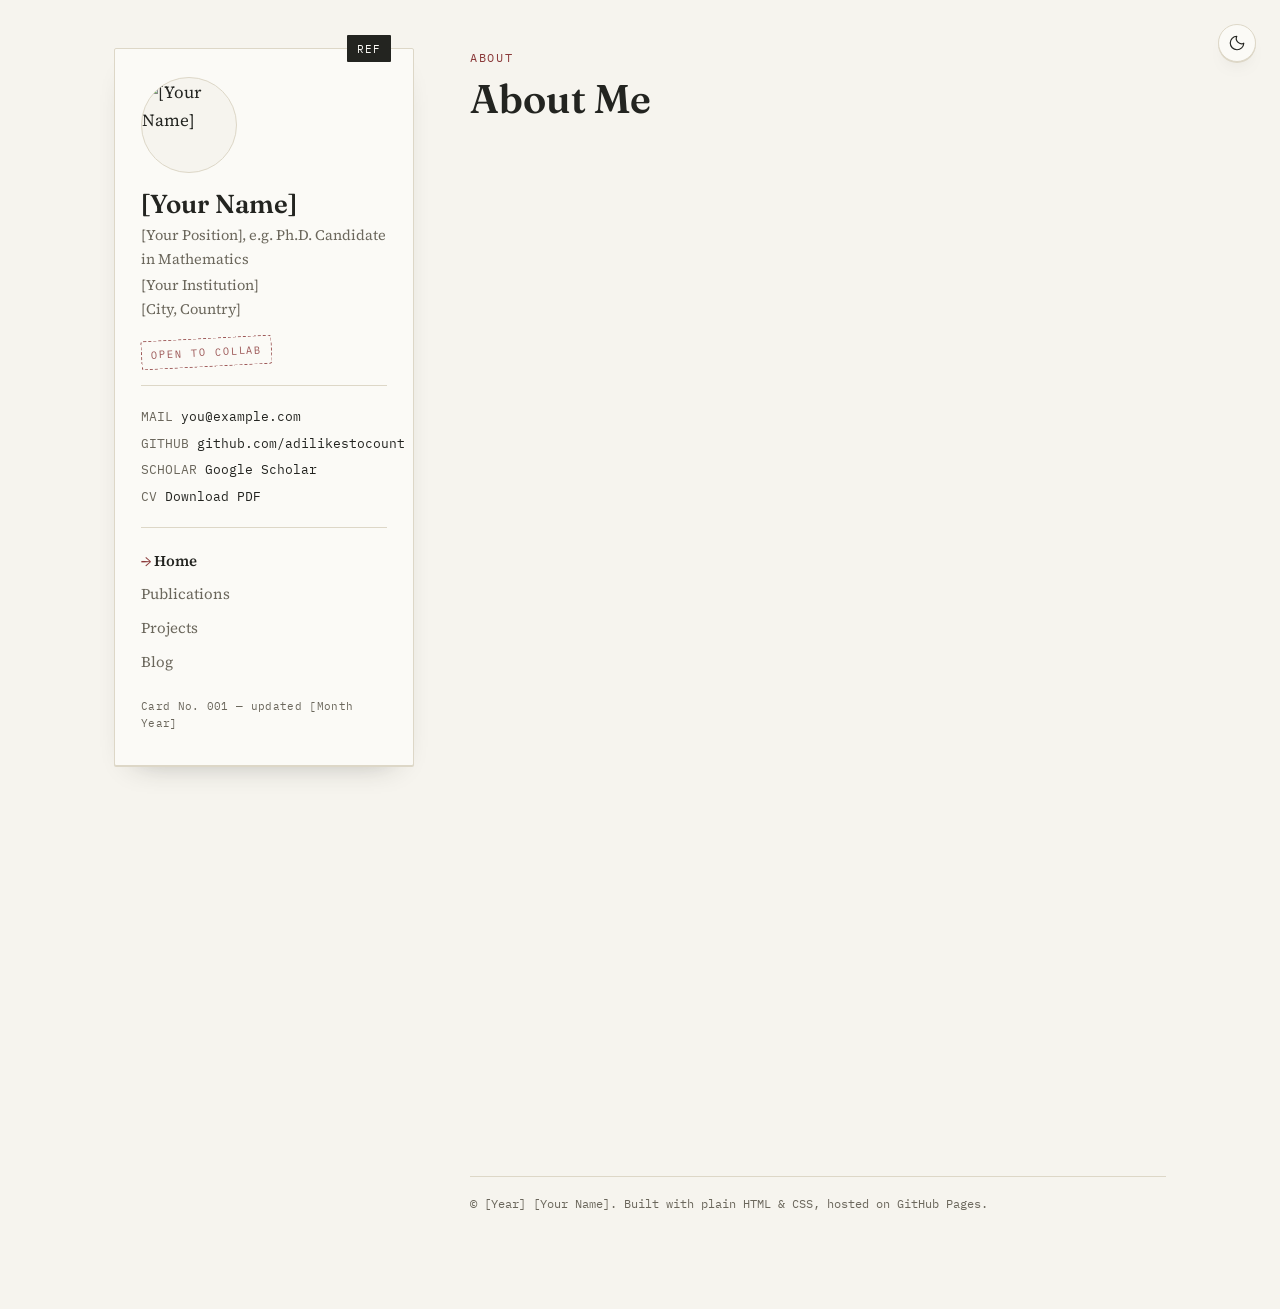
==== index.html @ 1588ea86 "Update index.html" ====
<!DOCTYPE html>
<html lang="en">
<head>
<meta charset="UTF-8">
<meta name="viewport" content="width=device-width, initial-scale=1.0">
<script>
  (function () {
    var stored = localStorage.getItem("theme");
    var theme = stored || (window.matchMedia("(prefers-color-scheme: dark)").matches ? "dark" : "light");
    document.documentElement.setAttribute("data-theme", theme);
  })();
</script>
<title>[Your Name] — About Me</title>
<meta name="description" content="Personal academic page of [Your Name], [Your Position] at [Your Institution].">
<link rel="preconnect" href="https://fonts.googleapis.com">
<link href="https://fonts.googleapis.com/css2?family=Fraunces:opsz,wght@9..144,500;9..144,600&family=Source+Serif+4:opsz,wght@8..60,400;8..60,600&family=IBM+Plex+Mono:wght@400;500&display=swap" rel="stylesheet">
<link rel="stylesheet" href="style.css">
</head>
<body>

<button class="theme-fab" type="button" aria-label="Toggle dark mode" aria-pressed="false">
  <svg class="icon-moon" viewBox="0 0 24 24" fill="none" stroke="currentColor" stroke-width="1.6" stroke-linecap="round" stroke-linejoin="round" aria-hidden="true"><path d="M21 12.3A9 9 0 1 1 11.7 3a7 7 0 0 0 9.3 9.3Z"/></svg>
  <svg class="icon-sun" viewBox="0 0 24 24" fill="none" stroke="currentColor" stroke-width="1.6" stroke-linecap="round" stroke-linejoin="round" aria-hidden="true"><circle cx="12" cy="12" r="4.5"/><path d="M12 2.5v2.2M12 19.3v2.2M4.4 4.4l1.6 1.6M18 18l1.6 1.6M2.5 12h2.2M19.3 12h2.2M4.4 19.6l1.6-1.6M18 6l1.6-1.6"/></svg>
</button>

<div class="mobile-bar">
  <p class="name">[Your Name]</p>
  <button class="nav-toggle" aria-expanded="false">MENU</button>
</div>

<div class="shell">

  <aside class="card">
    <span class="card-tab">REF</span>
    <div class="card-inner">
      <div class="portrait">
        <img src="images/portrait-placeholder.svg" alt="[Your Name]">
      </div>
      <h1 class="name" style="font-size:26px;">[Your Name]</h1>
      <p class="role">[Your Position], e.g. Ph.D. Candidate in Mathematics</p>
      <p class="affiliation">[Your Institution]<br>[City, Country]</p>

      <span class="stamp">OPEN TO COLLAB</span>

      <ul class="contact-list">
        <li><span class="lbl">MAIL</span><a href="mailto:you@example.com">you@example.com</a></li>
        <li><span class="lbl">GITHUB</span><a href="https://github.com/adilikestocount" target="_blank" rel="noopener">github.com/adilikestocount</a></li>
        <li><span class="lbl">SCHOLAR</span><a href="#" target="_blank" rel="noopener">Google Scholar</a></li>
        <li><span class="lbl">CV</span><a href="files/CV.pdf" target="_blank" rel="noopener">Download PDF</a></li>
      </ul>

      <nav>
        <ul class="sidenav">
          <li><a href="index.html" class="active">Home</a></li>
          <li><a href="./pages/publications.html">Publications</a></li>
          <li><a href="pages/projects.html">Projects</a></li>
          <li><a href="./pages/blog.html">Blog</a></li>
        </ul>
      </nav>

      <p class="card-footer">Card No. 001 — updated [Month Year]</p>
    </div>
  </aside>

  <main>
    <div class="content">
      <p class="eyebrow">About</p>
      <h1 class="title">About Me</h1>

      <section class="block reveal">
        <p>My name is <strong>[Your Name]</strong>. I am currently a [your position — e.g. postdoc, Ph.D. candidate, research engineer] in the [Department / Lab name] at [Your Institution].</p>
        <p>I completed my [degree, e.g. Ph.D. in Mathematics] in [year] at [Previous Institution], advised by Professor <a href="#">[Advisor Name]</a>. Before that, I received my [earlier degree] from [Earlier Institution].</p>
        <p>Broadly, I work on [your field, e.g. algebraic geometry, machine learning systems, computational biology]. I'm especially interested in questions around [specific sub-area], and I care about [what motivates you — a sentence in your own voice].</p>
      </section>

      <section class="block reveal">
        <h2>Research Interests</h2>
        <ul class="plain">
          <li>[Research interest one — a specific problem or theme]</li>
          <li>[Research interest two]</li>
          <li>[Research interest three]</li>
        </ul>
      </section>

      <section class="block reveal">
        <h2>News</h2>
        <ul class="ledger">
          <li>
            <span class="date">[Mon YYYY]</span>
            <span>Our paper "<a href="#">[Paper title]</a>" was accepted to [Venue / Journal].</span>
          </li>
          <li>
            <span class="date">[Mon YYYY]</span>
            <span>Gave a talk on [topic] at [Conference / Seminar name], [City].</span>
          </li>
          <li>
            <span class="date">[Mon YYYY]</span>
            <span>Started as [role] at [Institution].</span>
          </li>
        </ul>
      </section>

      <section class="block reveal">
        <h2>Selected Publications</h2>
        <ol class="pubs">
          <li>
            <a href="#">[Paper title one]</a>
            <span class="pub-venue">— with [Coauthor]. [Venue], [Year].</span>
          </li>
          <li>
            <a href="#">[Paper title two]</a>
            <span class="pub-venue">— [Venue / arXiv], [Year].</span>
          </li>
          <li>
            <a href="#">[Paper title three]</a>
            <span class="pub-venue">— in preparation.</span>
          </li>
        </ol>
        <p style="margin-top:14px;"><a class="more-link" href="publications.html">See all publications →</a></p>
      </section>
    </div>

    <footer class="site-footer">
      © [Year] [Your Name]. Built with plain HTML &amp; CSS, hosted on GitHub Pages.
    </footer>
  </main>

</div>

<script src="js/main.js"></script>
</body>
</html>
---- style.css ----
/* ============================================================
   Design tokens
   ============================================================ */
:root {
  --paper: #f6f4ee;      /* page background */
  --card: #fbfaf6;       /* index-card / surface background */
  --ink: #232420;        /* primary text */
  --ink-soft: #6b675c;   /* secondary text, captions, dates */
  --stamp: #8b3a3a;      /* rubber-stamp accent / links */
  --rule: #ddd7c7;       /* hairline borders */

  --font-display: "Fraunces", Georgia, serif;
  --font-body: "Source Serif 4", Georgia, serif;
  --font-mono: "IBM Plex Mono", ui-monospace, Menlo, monospace;

  --sidebar-width: 300px;
  --content-max: 700px;
}

:root[data-theme="dark"] {
  --paper: #1b1a17;
  --card: #242320;
  --ink: #ece7db;
  --ink-soft: #a39c8c;
  --stamp: #d97a6c;
  --rule: #3a3831;
}

* { box-sizing: border-box; }

body,
.card,
.proj-card {
  transition: background-color 0.2s ease, color 0.2s ease, border-color 0.2s ease;
}

html { scroll-behavior: smooth; }
@media (prefers-reduced-motion: reduce) {
  html { scroll-behavior: auto; }
  * { animation-duration: 0.001ms !important; transition-duration: 0.001ms !important; }
}

body {
  margin: 0;
  background: var(--paper);
  color: var(--ink);
  font-family: var(--font-body);
  font-size: 17px;
  line-height: 1.65;
  -webkit-font-smoothing: antialiased;
}

a {
  color: var(--stamp);
  text-decoration-thickness: 1px;
  text-underline-offset: 3px;
}
a:hover { text-decoration-thickness: 2px; }

a:focus-visible,
button:focus-visible,
input:focus-visible {
  outline: 2px solid var(--stamp);
  outline-offset: 3px;
}

img { max-width: 100%; display: block; }

/* ============================================================
   Page shell
   ============================================================ */
.shell {
  max-width: 1100px;
  margin: 0 auto;
  padding: 48px 24px 96px;
  display: grid;
  grid-template-columns: var(--sidebar-width) minmax(0, 1fr);
  gap: 56px;
  align-items: start;
}

@media (max-width: 860px) {
  .shell {
    grid-template-columns: 1fr;
    padding: 0 0 64px;
    gap: 0;
  }
}

/* ============================================================
   Sidebar — styled as a library index card
   ============================================================ */
.card {
  position: sticky;
  top: 32px;
  background: var(--card);
  border: 1px solid var(--rule);
  border-radius: 2px;
  padding: 28px 26px 22px;
  box-shadow: 0 1px 0 var(--rule), 0 14px 30px -22px rgba(35, 36, 32, 0.45);
}

@media (max-width: 860px) {
  .card {
    position: static;
    border-radius: 0;
    border-left: none;
    border-right: none;
    box-shadow: none;
  }
}

/* die-cut catalog tab */
.card-tab {
  position: absolute;
  top: -14px;
  right: 22px;
  background: var(--ink);
  color: var(--card);
  font-family: var(--font-mono);
  font-size: 11px;
  letter-spacing: 0.08em;
  padding: 5px 10px 4px;
  border-radius: 1px;
}
@media (max-width: 860px) { .card-tab { display: none; } }

.card-inner { position: relative; }

.portrait {
  width: 96px;
  height: 96px;
  border-radius: 50%;
  border: 1px solid var(--rule);
  overflow: hidden;
  margin-bottom: 16px;
  background: var(--paper);
}
.portrait img { width: 100%; height: 100%; object-fit: cover; }

.name {
  font-family: var(--font-display);
  font-size: 26px;
  font-weight: 600;
  font-optical-sizing: auto;
  margin: 0 0 4px;
  line-height: 1.2;
}

.role {
  margin: 0 0 2px;
  font-size: 14.5px;
  color: var(--ink-soft);
}
.affiliation {
  margin: 0 0 14px;
  font-size: 14.5px;
  color: var(--ink-soft);
}

/* rubber-stamp status badge */
.stamp {
  display: inline-block;
  font-family: var(--font-mono);
  font-size: 10.5px;
  letter-spacing: 0.09em;
  color: var(--stamp);
  border: 1.5px dashed var(--stamp);
  border-radius: 3px;
  padding: 5px 9px;
  transform: rotate(-3deg);
  margin-bottom: 18px;
  opacity: 0.85;
}

.theme-fab {
  position: fixed;
  top: 24px;
  right: 24px;
  z-index: 40;
  width: 38px;
  height: 38px;
  padding: 0;
  border-radius: 50%;
  border: 1px solid var(--rule);
  background: var(--card);
  color: var(--ink);
  display: flex;
  align-items: center;
  justify-content: center;
  cursor: pointer;
  box-shadow: 0 1px 0 var(--rule), 0 10px 20px -14px rgba(35, 36, 32, 0.4);
}
.theme-fab svg { width: 18px; height: 18px; }
.theme-fab .icon-sun { display: none; }
:root[data-theme="dark"] .theme-fab .icon-sun { display: block; }
:root[data-theme="dark"] .theme-fab .icon-moon { display: none; }

@media (max-width: 860px) {
  .theme-fab {
    top: 13px;
    right: 68px;
    width: 32px;
    height: 32px;
  }
  .theme-fab svg { width: 16px; height: 16px; }
}

.contact-list {
  list-style: none;
  margin: 0 0 18px;
  padding: 14px 0;
  border-top: 1px solid var(--rule);
  border-bottom: 1px solid var(--rule);
  font-family: var(--font-mono);
  font-size: 12.5px;
}
.contact-list li { margin: 6px 0; }
.contact-list a { color: var(--ink); text-decoration: none; }
.contact-list a:hover { color: var(--stamp); }
.contact-list .lbl { color: var(--ink-soft); margin-right: 8px; }

.sidenav { list-style: none; margin: 0 0 20px; padding: 0; }
.sidenav li { margin: 3px 0; }
.sidenav a {
  display: block;
  text-decoration: none;
  color: var(--ink-soft);
  font-size: 15px;
  padding: 3px 0;
}
.sidenav a::before { content: "  "; }
.sidenav a.active {
  color: var(--ink);
  font-weight: 600;
}
.sidenav a.active::before { content: "→ "; color: var(--stamp); }
.sidenav a:hover { color: var(--stamp); }

.card-footer {
  font-family: var(--font-mono);
  font-size: 10.5px;
  color: var(--ink-soft);
  letter-spacing: 0.03em;
}

/* mobile nav toggle */
.mobile-bar { display: none; }
@media (max-width: 860px) {
  .mobile-bar {
    display: flex;
    align-items: center;
    justify-content: space-between;
    padding: 16px 20px;
    border-bottom: 1px solid var(--rule);
    background: var(--paper);
    position: sticky;
    top: 0;
    z-index: 20;
  }
  .mobile-bar .name { font-size: 18px; margin: 0; }
  .nav-toggle {
    font-family: var(--font-mono);
    font-size: 11px;
    letter-spacing: 0.06em;
    background: none;
    border: 1px solid var(--ink);
    padding: 6px 10px;
    cursor: pointer;
  }
  .card { display: none; padding-top: 20px; }
  .card.open { display: block; }
}

/* ============================================================
   Main content
   ============================================================ */
main { min-width: 0; }
.content { max-width: var(--content-max); }

.eyebrow {
  font-family: var(--font-mono);
  font-size: 12px;
  letter-spacing: 0.14em;
  text-transform: uppercase;
  color: var(--stamp);
  margin: 0 0 8px;
}

h1.title {
  font-family: var(--font-display);
  font-size: 40px;
  font-weight: 600;
  margin: 0 0 28px;
  line-height: 1.15;
}

section.block { margin: 0 0 44px; }
section.block:last-child { margin-bottom: 0; }

.block h2 {
  font-family: var(--font-mono);
  font-size: 12.5px;
  letter-spacing: 0.12em;
  text-transform: uppercase;
  color: var(--ink-soft);
  border-bottom: 1px solid var(--rule);
  padding-bottom: 8px;
  margin: 0 0 18px;
}

.block p { margin: 0 0 16px; }

ul.plain, ol.plain { margin: 0; padding-left: 20px; }
ul.plain li, ol.plain li { margin-bottom: 8px; }

/* ledger-style dated list, for News/Updates */
.ledger { list-style: none; margin: 0; padding: 0; }
.ledger li {
  display: grid;
  grid-template-columns: 96px 1fr;
  gap: 16px;
  padding: 10px 0;
  border-bottom: 1px solid var(--rule);
}
.ledger li:last-child { border-bottom: none; }
.ledger .date {
  font-family: var(--font-mono);
  font-size: 12.5px;
  color: var(--ink-soft);
  padding-top: 2px;
}
@media (max-width: 480px) {
  .ledger li { grid-template-columns: 1fr; gap: 2px; }
}

/* numbered publication list */
ol.pubs { list-style: none; margin: 0; padding: 0; counter-reset: pub; }
ol.pubs li {
  counter-increment: pub;
  position: relative;
  padding: 10px 0 10px 34px;
  border-bottom: 1px solid var(--rule);
}
ol.pubs li:last-child { border-bottom: none; }
ol.pubs li::before {
  content: "[" counter(pub) "]";
  position: absolute;
  left: 0;
  top: 10px;
  font-family: var(--font-mono);
  font-size: 12.5px;
  color: var(--stamp);
}
.pub-venue { color: var(--ink-soft); font-size: 15px; }

.more-link { font-family: var(--font-mono); font-size: 13px; }

/* project cards */
.grid-cards {
  display: grid;
  grid-template-columns: repeat(auto-fit, minmax(220px, 1fr));
  gap: 18px;
}
.proj-card {
  border: 1px solid var(--rule);
  background: var(--card);
  padding: 18px 18px 16px;
  border-radius: 2px;
}
.proj-card h3 {
  font-family: var(--font-display);
  font-size: 19px;
  margin: 0 0 8px;
}
.proj-card p { font-size: 14.5px; margin: 0 0 12px; color: var(--ink); }
.tags { list-style: none; display: flex; flex-wrap: wrap; gap: 6px; padding: 0; margin: 0 0 12px; }
.tags li {
  font-family: var(--font-mono);
  font-size: 10.5px;
  letter-spacing: 0.04em;
  color: var(--ink-soft);
  border: 1px solid var(--rule);
  padding: 3px 7px;
  border-radius: 20px;
}
.proj-links a { font-family: var(--font-mono); font-size: 12.5px; margin-right: 14px; }

/* blog list */
.post-preview {
  padding: 18px 0;
  border-bottom: 1px solid var(--rule);
}
.post-preview:last-child { border-bottom: none; }
.post-preview .date {
  font-family: var(--font-mono);
  font-size: 12px;
  color: var(--ink-soft);
  display: block;
  margin-bottom: 6px;
}
.post-preview h3 {
  font-family: var(--font-display);
  font-size: 22px;
  margin: 0 0 8px;
}
.post-preview h3 a { color: var(--ink); text-decoration: none; }
.post-preview h3 a:hover { color: var(--stamp); }
.post-preview p { margin: 0 0 8px; }

/* single post */
.post-header { margin-bottom: 32px; }
.post-header .date { font-family: var(--font-mono); font-size: 13px; color: var(--ink-soft); }
.post-body h2 { font-family: var(--font-display); font-size: 24px; margin: 32px 0 12px; }
.post-body pre {
  background: var(--card);
  border: 1px solid var(--rule);
  padding: 14px 16px;
  overflow-x: auto;
  font-family: var(--font-mono);
  font-size: 13.5px;
}
.back-link { font-family: var(--font-mono); font-size: 13px; display: inline-block; margin-bottom: 24px; }

/* fade-in on scroll */
.reveal { opacity: 0; transform: translateY(10px); transition: opacity 0.5s ease, transform 0.5s ease; }
.reveal.is-visible { opacity: 1; transform: translateY(0); }

footer.site-footer {
  max-width: var(--content-max);
  margin-top: 60px;
  padding-top: 18px;
  border-top: 1px solid var(--rule);
  font-family: var(--font-mono);
  font-size: 11.5px;
  color: var(--ink-soft);
}
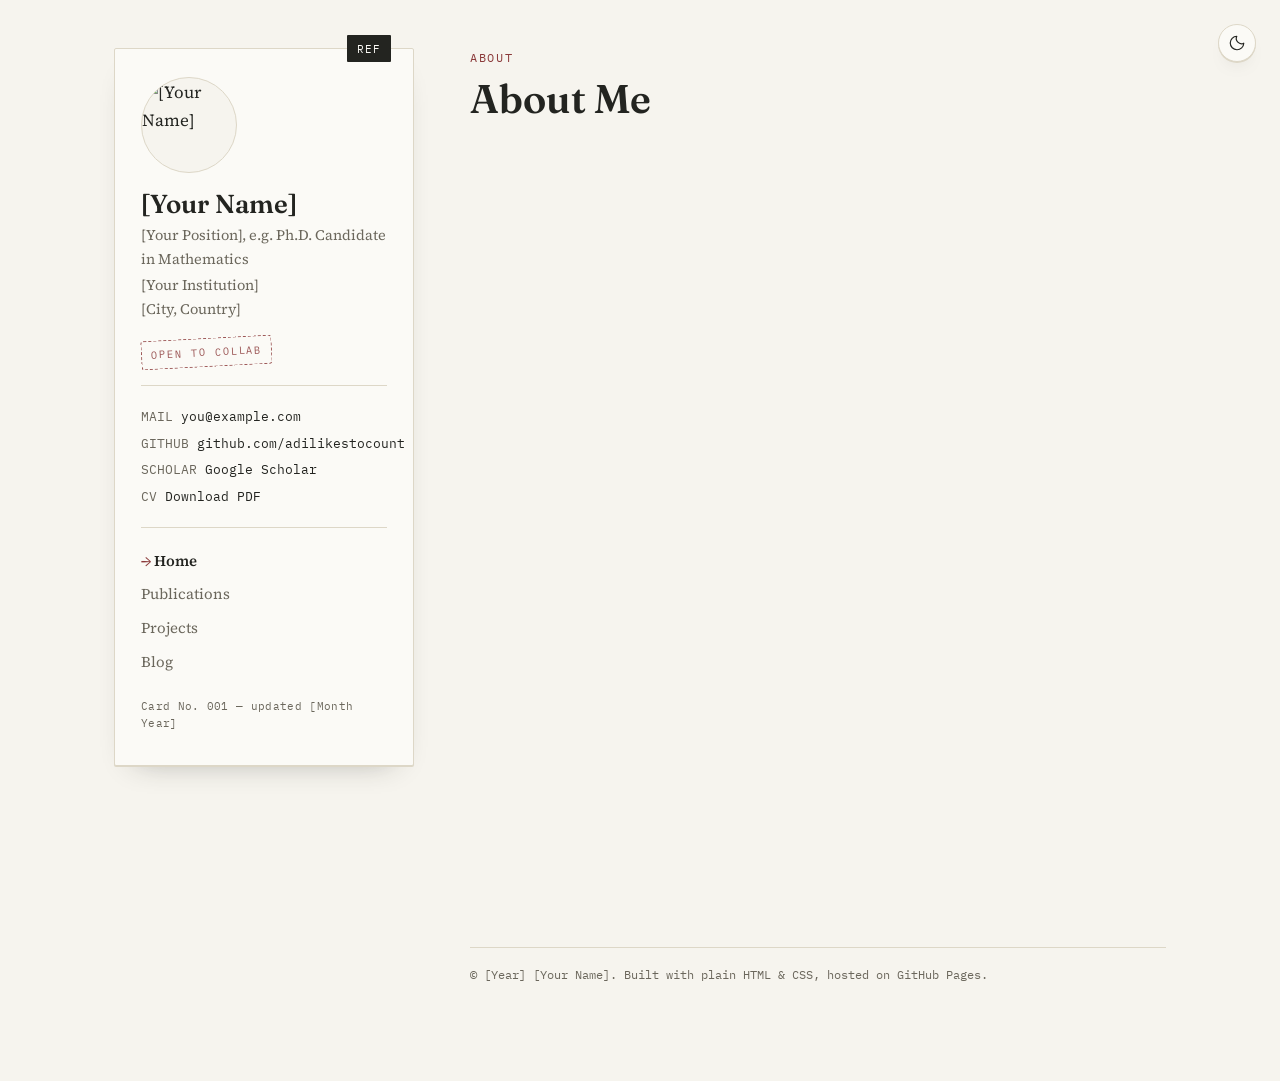
==== commit 93f6762b: "Update index.html" ====
--- a/index.html
+++ b/index.html
@@ -10,11 +10,11 @@
     document.documentElement.setAttribute("data-theme", theme);
   })();
 </script>
-<title>[Your Name] — About Me</title>
-<meta name="description" content="Personal academic page of [Your Name], [Your Position] at [Your Institution].">
+<title>Adi likes to count</title>
+<meta name="description" content="Personal academic page of Aditya Iyer, PhD candidate at University of South Carolina.">
 <link rel="preconnect" href="https://fonts.googleapis.com">
 <link href="https://fonts.googleapis.com/css2?family=Fraunces:opsz,wght@9..144,500;9..144,600&family=Source+Serif+4:opsz,wght@8..60,400;8..60,600&family=IBM+Plex+Mono:wght@400;500&display=swap" rel="stylesheet">
-<link rel="stylesheet" href="style.css">
+<link rel="stylesheet" href="css/style.css">
 </head>
 <body>
 
@@ -52,9 +52,9 @@
       <nav>
         <ul class="sidenav">
           <li><a href="index.html" class="active">Home</a></li>
-          <li><a href="./pages/publications.html">Publications</a></li>
+          <li><a href="pages/publications.html">Publications</a></li>
           <li><a href="pages/projects.html">Projects</a></li>
-          <li><a href="./pages/blog.html">Blog</a></li>
+          <li><a href="pages/blog.html">Blog</a></li>
         </ul>
       </nav>
 
@@ -68,17 +68,15 @@
       <h1 class="title">About Me</h1>
 
       <section class="block reveal">
-        <p>My name is <strong>[Your Name]</strong>. I am currently a [your position — e.g. postdoc, Ph.D. candidate, research engineer] in the [Department / Lab name] at [Your Institution].</p>
-        <p>I completed my [degree, e.g. Ph.D. in Mathematics] in [year] at [Previous Institution], advised by Professor <a href="#">[Advisor Name]</a>. Before that, I received my [earlier degree] from [Earlier Institution].</p>
-        <p>Broadly, I work on [your field, e.g. algebraic geometry, machine learning systems, computational biology]. I'm especially interested in questions around [specific sub-area], and I care about [what motivates you — a sentence in your own voice].</p>
+        <p> hello friends </p>
       </section>
 
       <section class="block reveal">
         <h2>Research Interests</h2>
         <ul class="plain">
-          <li>[Research interest one — a specific problem or theme]</li>
-          <li>[Research interest two]</li>
-          <li>[Research interest three]</li>
+          <li>disco</li>
+          <li>also shrek</li>
+          <li>ascd </li>
         </ul>
       </section>
 
--- a/css/style.css
+++ b/css/style.css
@@ -0,0 +1,437 @@
+/* ============================================================
+   Design tokens
+   ============================================================ */
+:root {
+  --paper: #f6f4ee;      /* page background */
+  --card: #fbfaf6;       /* index-card / surface background */
+  --ink: #232420;        /* primary text */
+  --ink-soft: #6b675c;   /* secondary text, captions, dates */
+  --stamp: #8b3a3a;      /* rubber-stamp accent / links */
+  --rule: #ddd7c7;       /* hairline borders */
+
+  --font-display: "Fraunces", Georgia, serif;
+  --font-body: "Source Serif 4", Georgia, serif;
+  --font-mono: "IBM Plex Mono", ui-monospace, Menlo, monospace;
+
+  --sidebar-width: 300px;
+  --content-max: 700px;
+}
+
+:root[data-theme="dark"] {
+  --paper: #1b1a17;
+  --card: #242320;
+  --ink: #ece7db;
+  --ink-soft: #a39c8c;
+  --stamp: #d97a6c;
+  --rule: #3a3831;
+}
+
+* { box-sizing: border-box; }
+
+body,
+.card,
+.proj-card {
+  transition: background-color 0.2s ease, color 0.2s ease, border-color 0.2s ease;
+}
+
+html { scroll-behavior: smooth; }
+@media (prefers-reduced-motion: reduce) {
+  html { scroll-behavior: auto; }
+  * { animation-duration: 0.001ms !important; transition-duration: 0.001ms !important; }
+}
+
+body {
+  margin: 0;
+  background: var(--paper);
+  color: var(--ink);
+  font-family: var(--font-body);
+  font-size: 17px;
+  line-height: 1.65;
+  -webkit-font-smoothing: antialiased;
+}
+
+a {
+  color: var(--stamp);
+  text-decoration-thickness: 1px;
+  text-underline-offset: 3px;
+}
+a:hover { text-decoration-thickness: 2px; }
+
+a:focus-visible,
+button:focus-visible,
+input:focus-visible {
+  outline: 2px solid var(--stamp);
+  outline-offset: 3px;
+}
+
+img { max-width: 100%; display: block; }
+
+/* ============================================================
+   Page shell
+   ============================================================ */
+.shell {
+  max-width: 1100px;
+  margin: 0 auto;
+  padding: 48px 24px 96px;
+  display: grid;
+  grid-template-columns: var(--sidebar-width) minmax(0, 1fr);
+  gap: 56px;
+  align-items: start;
+}
+
+@media (max-width: 860px) {
+  .shell {
+    grid-template-columns: 1fr;
+    padding: 0 0 64px;
+    gap: 0;
+  }
+}
+
+/* ============================================================
+   Sidebar — styled as a library index card
+   ============================================================ */
+.card {
+  position: sticky;
+  top: 32px;
+  background: var(--card);
+  border: 1px solid var(--rule);
+  border-radius: 2px;
+  padding: 28px 26px 22px;
+  box-shadow: 0 1px 0 var(--rule), 0 14px 30px -22px rgba(35, 36, 32, 0.45);
+}
+
+@media (max-width: 860px) {
+  .card {
+    position: static;
+    border-radius: 0;
+    border-left: none;
+    border-right: none;
+    box-shadow: none;
+  }
+}
+
+/* die-cut catalog tab */
+.card-tab {
+  position: absolute;
+  top: -14px;
+  right: 22px;
+  background: var(--ink);
+  color: var(--card);
+  font-family: var(--font-mono);
+  font-size: 11px;
+  letter-spacing: 0.08em;
+  padding: 5px 10px 4px;
+  border-radius: 1px;
+}
+@media (max-width: 860px) { .card-tab { display: none; } }
+
+.card-inner { position: relative; }
+
+.portrait {
+  width: 96px;
+  height: 96px;
+  border-radius: 50%;
+  border: 1px solid var(--rule);
+  overflow: hidden;
+  margin-bottom: 16px;
+  background: var(--paper);
+}
+.portrait img { width: 100%; height: 100%; object-fit: cover; }
+
+.name {
+  font-family: var(--font-display);
+  font-size: 26px;
+  font-weight: 600;
+  font-optical-sizing: auto;
+  margin: 0 0 4px;
+  line-height: 1.2;
+}
+
+.role {
+  margin: 0 0 2px;
+  font-size: 14.5px;
+  color: var(--ink-soft);
+}
+.affiliation {
+  margin: 0 0 14px;
+  font-size: 14.5px;
+  color: var(--ink-soft);
+}
+
+/* rubber-stamp status badge */
+.stamp {
+  display: inline-block;
+  font-family: var(--font-mono);
+  font-size: 10.5px;
+  letter-spacing: 0.09em;
+  color: var(--stamp);
+  border: 1.5px dashed var(--stamp);
+  border-radius: 3px;
+  padding: 5px 9px;
+  transform: rotate(-3deg);
+  margin-bottom: 18px;
+  opacity: 0.85;
+}
+
+.theme-fab {
+  position: fixed;
+  top: 24px;
+  right: 24px;
+  z-index: 40;
+  width: 38px;
+  height: 38px;
+  padding: 0;
+  border-radius: 50%;
+  border: 1px solid var(--rule);
+  background: var(--card);
+  color: var(--ink);
+  display: flex;
+  align-items: center;
+  justify-content: center;
+  cursor: pointer;
+  box-shadow: 0 1px 0 var(--rule), 0 10px 20px -14px rgba(35, 36, 32, 0.4);
+}
+.theme-fab svg { width: 18px; height: 18px; }
+.theme-fab .icon-sun { display: none; }
+:root[data-theme="dark"] .theme-fab .icon-sun { display: block; }
+:root[data-theme="dark"] .theme-fab .icon-moon { display: none; }
+
+@media (max-width: 860px) {
+  .theme-fab {
+    top: 13px;
+    right: 68px;
+    width: 32px;
+    height: 32px;
+  }
+  .theme-fab svg { width: 16px; height: 16px; }
+}
+
+.contact-list {
+  list-style: none;
+  margin: 0 0 18px;
+  padding: 14px 0;
+  border-top: 1px solid var(--rule);
+  border-bottom: 1px solid var(--rule);
+  font-family: var(--font-mono);
+  font-size: 12.5px;
+}
+.contact-list li { margin: 6px 0; }
+.contact-list a { color: var(--ink); text-decoration: none; }
+.contact-list a:hover { color: var(--stamp); }
+.contact-list .lbl { color: var(--ink-soft); margin-right: 8px; }
+
+.sidenav { list-style: none; margin: 0 0 20px; padding: 0; }
+.sidenav li { margin: 3px 0; }
+.sidenav a {
+  display: block;
+  text-decoration: none;
+  color: var(--ink-soft);
+  font-size: 15px;
+  padding: 3px 0;
+}
+.sidenav a::before { content: "  "; }
+.sidenav a.active {
+  color: var(--ink);
+  font-weight: 600;
+}
+.sidenav a.active::before { content: "→ "; color: var(--stamp); }
+.sidenav a:hover { color: var(--stamp); }
+
+.card-footer {
+  font-family: var(--font-mono);
+  font-size: 10.5px;
+  color: var(--ink-soft);
+  letter-spacing: 0.03em;
+}
+
+/* mobile nav toggle */
+.mobile-bar { display: none; }
+@media (max-width: 860px) {
+  .mobile-bar {
+    display: flex;
+    align-items: center;
+    justify-content: space-between;
+    padding: 16px 20px;
+    border-bottom: 1px solid var(--rule);
+    background: var(--paper);
+    position: sticky;
+    top: 0;
+    z-index: 20;
+  }
+  .mobile-bar .name { font-size: 18px; margin: 0; }
+  .nav-toggle {
+    font-family: var(--font-mono);
+    font-size: 11px;
+    letter-spacing: 0.06em;
+    background: none;
+    border: 1px solid var(--ink);
+    padding: 6px 10px;
+    cursor: pointer;
+  }
+  .card { display: none; padding-top: 20px; }
+  .card.open { display: block; }
+}
+
+/* ============================================================
+   Main content
+   ============================================================ */
+main { min-width: 0; }
+.content { max-width: var(--content-max); }
+
+.eyebrow {
+  font-family: var(--font-mono);
+  font-size: 12px;
+  letter-spacing: 0.14em;
+  text-transform: uppercase;
+  color: var(--stamp);
+  margin: 0 0 8px;
+}
+
+h1.title {
+  font-family: var(--font-display);
+  font-size: 40px;
+  font-weight: 600;
+  margin: 0 0 28px;
+  line-height: 1.15;
+}
+
+section.block { margin: 0 0 44px; }
+section.block:last-child { margin-bottom: 0; }
+
+.block h2 {
+  font-family: var(--font-mono);
+  font-size: 12.5px;
+  letter-spacing: 0.12em;
+  text-transform: uppercase;
+  color: var(--ink-soft);
+  border-bottom: 1px solid var(--rule);
+  padding-bottom: 8px;
+  margin: 0 0 18px;
+}
+
+.block p { margin: 0 0 16px; }
+
+ul.plain, ol.plain { margin: 0; padding-left: 20px; }
+ul.plain li, ol.plain li { margin-bottom: 8px; }
+
+/* ledger-style dated list, for News/Updates */
+.ledger { list-style: none; margin: 0; padding: 0; }
+.ledger li {
+  display: grid;
+  grid-template-columns: 96px 1fr;
+  gap: 16px;
+  padding: 10px 0;
+  border-bottom: 1px solid var(--rule);
+}
+.ledger li:last-child { border-bottom: none; }
+.ledger .date {
+  font-family: var(--font-mono);
+  font-size: 12.5px;
+  color: var(--ink-soft);
+  padding-top: 2px;
+}
+@media (max-width: 480px) {
+  .ledger li { grid-template-columns: 1fr; gap: 2px; }
+}
+
+/* numbered publication list */
+ol.pubs { list-style: none; margin: 0; padding: 0; counter-reset: pub; }
+ol.pubs li {
+  counter-increment: pub;
+  position: relative;
+  padding: 10px 0 10px 34px;
+  border-bottom: 1px solid var(--rule);
+}
+ol.pubs li:last-child { border-bottom: none; }
+ol.pubs li::before {
+  content: "[" counter(pub) "]";
+  position: absolute;
+  left: 0;
+  top: 10px;
+  font-family: var(--font-mono);
+  font-size: 12.5px;
+  color: var(--stamp);
+}
+.pub-venue { color: var(--ink-soft); font-size: 15px; }
+
+.more-link { font-family: var(--font-mono); font-size: 13px; }
+
+/* project cards */
+.grid-cards {
+  display: grid;
+  grid-template-columns: repeat(auto-fit, minmax(220px, 1fr));
+  gap: 18px;
+}
+.proj-card {
+  border: 1px solid var(--rule);
+  background: var(--card);
+  padding: 18px 18px 16px;
+  border-radius: 2px;
+}
+.proj-card h3 {
+  font-family: var(--font-display);
+  font-size: 19px;
+  margin: 0 0 8px;
+}
+.proj-card p { font-size: 14.5px; margin: 0 0 12px; color: var(--ink); }
+.tags { list-style: none; display: flex; flex-wrap: wrap; gap: 6px; padding: 0; margin: 0 0 12px; }
+.tags li {
+  font-family: var(--font-mono);
+  font-size: 10.5px;
+  letter-spacing: 0.04em;
+  color: var(--ink-soft);
+  border: 1px solid var(--rule);
+  padding: 3px 7px;
+  border-radius: 20px;
+}
+.proj-links a { font-family: var(--font-mono); font-size: 12.5px; margin-right: 14px; }
+
+/* blog list */
+.post-preview {
+  padding: 18px 0;
+  border-bottom: 1px solid var(--rule);
+}
+.post-preview:last-child { border-bottom: none; }
+.post-preview .date {
+  font-family: var(--font-mono);
+  font-size: 12px;
+  color: var(--ink-soft);
+  display: block;
+  margin-bottom: 6px;
+}
+.post-preview h3 {
+  font-family: var(--font-display);
+  font-size: 22px;
+  margin: 0 0 8px;
+}
+.post-preview h3 a { color: var(--ink); text-decoration: none; }
+.post-preview h3 a:hover { color: var(--stamp); }
+.post-preview p { margin: 0 0 8px; }
+
+/* single post */
+.post-header { margin-bottom: 32px; }
+.post-header .date { font-family: var(--font-mono); font-size: 13px; color: var(--ink-soft); }
+.post-body h2 { font-family: var(--font-display); font-size: 24px; margin: 32px 0 12px; }
+.post-body pre {
+  background: var(--card);
+  border: 1px solid var(--rule);
+  padding: 14px 16px;
+  overflow-x: auto;
+  font-family: var(--font-mono);
+  font-size: 13.5px;
+}
+.back-link { font-family: var(--font-mono); font-size: 13px; display: inline-block; margin-bottom: 24px; }
+
+/* fade-in on scroll */
+.reveal { opacity: 0; transform: translateY(10px); transition: opacity 0.5s ease, transform 0.5s ease; }
+.reveal.is-visible { opacity: 1; transform: translateY(0); }
+
+footer.site-footer {
+  max-width: var(--content-max);
+  margin-top: 60px;
+  padding-top: 18px;
+  border-top: 1px solid var(--rule);
+  font-family: var(--font-mono);
+  font-size: 11.5px;
+  color: var(--ink-soft);
+}
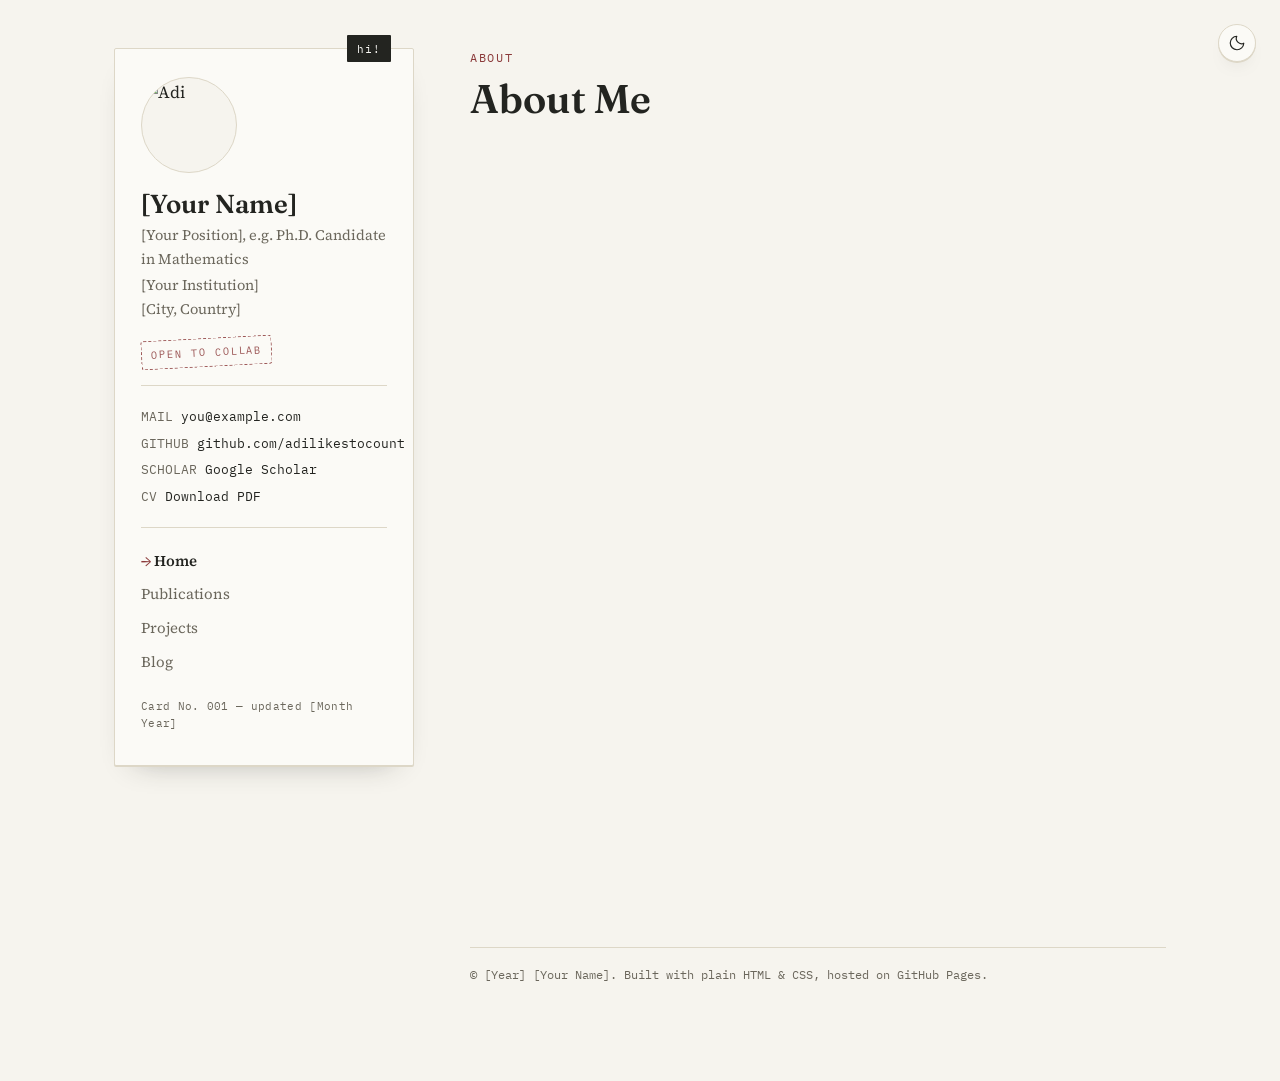
==== commit bcc56d1f: "Update index.html" ====
--- a/index.html
+++ b/index.html
@@ -11,7 +11,8 @@
   })();
 </script>
 <title>Adi likes to count</title>
-<meta name="description" content="Personal academic page of Aditya Iyer, PhD candidate at University of South Carolina.">
+<meta name="description" content="Aditya Iyer, math, UofSC, PhD, number theory">
+<!--font stuff, apparently??? -->
 <link rel="preconnect" href="https://fonts.googleapis.com">
 <link href="https://fonts.googleapis.com/css2?family=Fraunces:opsz,wght@9..144,500;9..144,600&family=Source+Serif+4:opsz,wght@8..60,400;8..60,600&family=IBM+Plex+Mono:wght@400;500&display=swap" rel="stylesheet">
 <link rel="stylesheet" href="css/style.css">
@@ -24,17 +25,17 @@
 </button>
 
 <div class="mobile-bar">
-  <p class="name">[Your Name]</p>
+  <p class="name">Aditya Iyer</p>
   <button class="nav-toggle" aria-expanded="false">MENU</button>
 </div>
 
 <div class="shell">
 
   <aside class="card">
-    <span class="card-tab">REF</span>
+    <span class="card-tab">hi!</span>
     <div class="card-inner">
       <div class="portrait">
-        <img src="images/portrait-placeholder.svg" alt="[Your Name]">
+        <img src="images/portrait-placeholder.svg" alt="Adi">
       </div>
       <h1 class="name" style="font-size:26px;">[Your Name]</h1>
       <p class="role">[Your Position], e.g. Ph.D. Candidate in Mathematics</p>
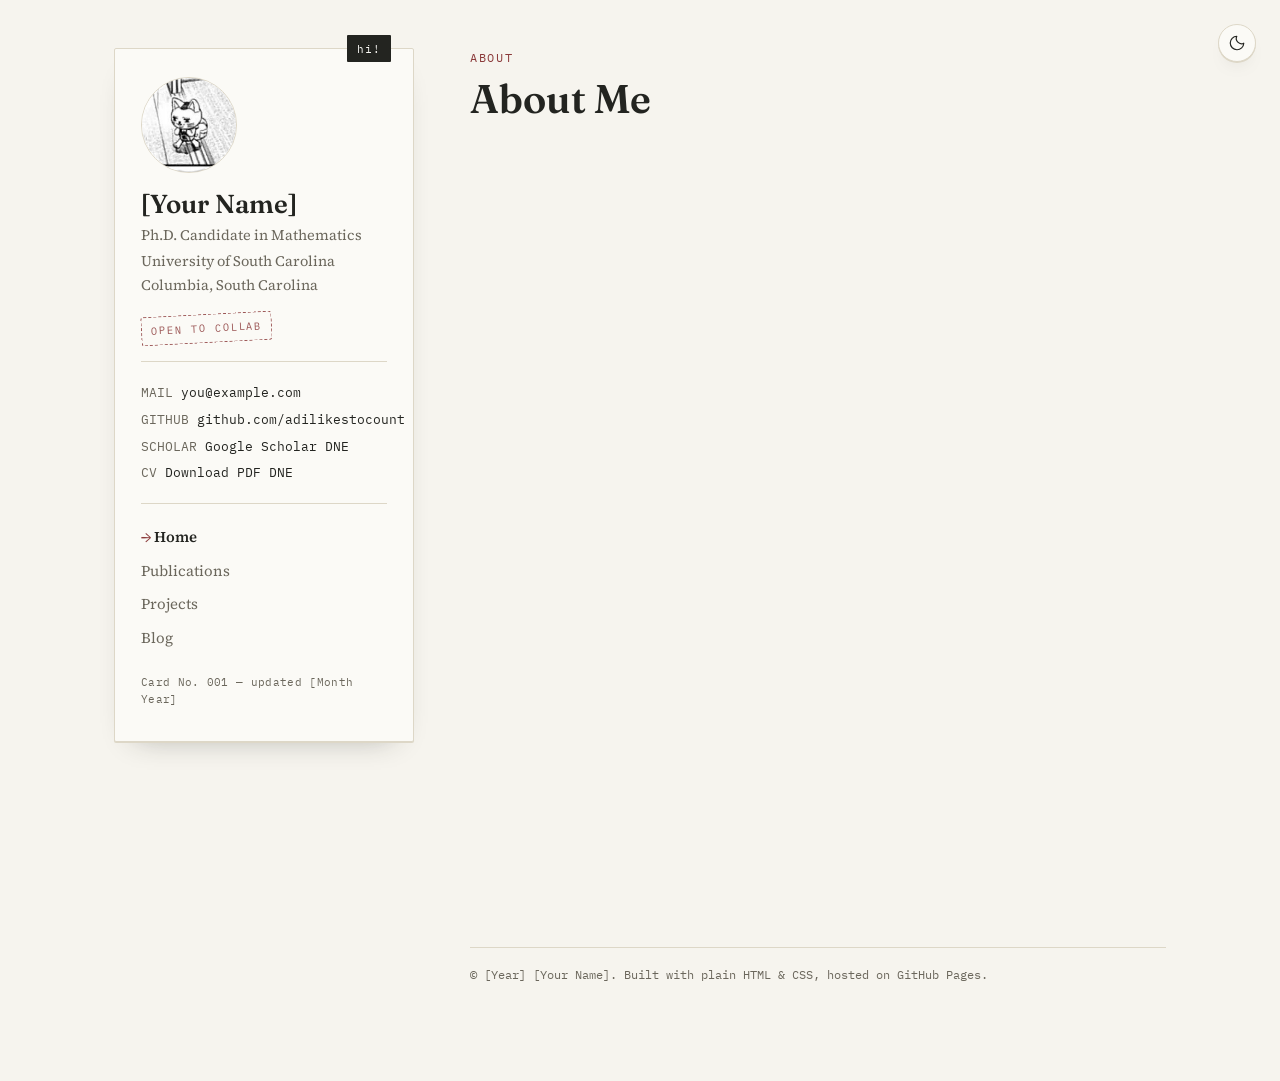
==== commit 4b48e23d: "Update index.html" ====
--- a/index.html
+++ b/index.html
@@ -35,19 +35,19 @@
     <span class="card-tab">hi!</span>
     <div class="card-inner">
       <div class="portrait">
-        <img src="images/portrait-placeholder.svg" alt="Adi">
+        <img src="images/pfp/turbo.jpg" alt="Adi">
       </div>
       <h1 class="name" style="font-size:26px;">[Your Name]</h1>
-      <p class="role">[Your Position], e.g. Ph.D. Candidate in Mathematics</p>
-      <p class="affiliation">[Your Institution]<br>[City, Country]</p>
+      <p class="role">Ph.D. Candidate in Mathematics</p>
+      <p class="affiliation">University of South Carolina<br>Columbia, South Carolina</p>
 
       <span class="stamp">OPEN TO COLLAB</span>
 
       <ul class="contact-list">
-        <li><span class="lbl">MAIL</span><a href="mailto:you@example.com">you@example.com</a></li>
+        <li><span class="lbl">MAIL</span><a href="mailto:iyera@email.sc.edu">you@example.com</a></li>
         <li><span class="lbl">GITHUB</span><a href="https://github.com/adilikestocount" target="_blank" rel="noopener">github.com/adilikestocount</a></li>
-        <li><span class="lbl">SCHOLAR</span><a href="#" target="_blank" rel="noopener">Google Scholar</a></li>
-        <li><span class="lbl">CV</span><a href="files/CV.pdf" target="_blank" rel="noopener">Download PDF</a></li>
+        <li><span class="lbl">SCHOLAR</span><a href="#" target="_blank" rel="noopener">Google Scholar DNE</a></li>
+        <li><span class="lbl">CV</span><a href="files/CV.pdf" target="_blank" rel="noopener">Download PDF DNE</a></li>
       </ul>
 
       <nav>
@@ -86,15 +86,15 @@
         <ul class="ledger">
           <li>
             <span class="date">[Mon YYYY]</span>
-            <span>Our paper "<a href="#">[Paper title]</a>" was accepted to [Venue / Journal].</span>
+            <span>bout the disco</span>
           </li>
           <li>
             <span class="date">[Mon YYYY]</span>
-            <span>Gave a talk on [topic] at [Conference / Seminar name], [City].</span>
+            <span>funk arena</span>
           </li>
           <li>
             <span class="date">[Mon YYYY]</span>
-            <span>Started as [role] at [Institution].</span>
+            <span>here 4 good time not long time </span>
           </li>
         </ul>
       </section>
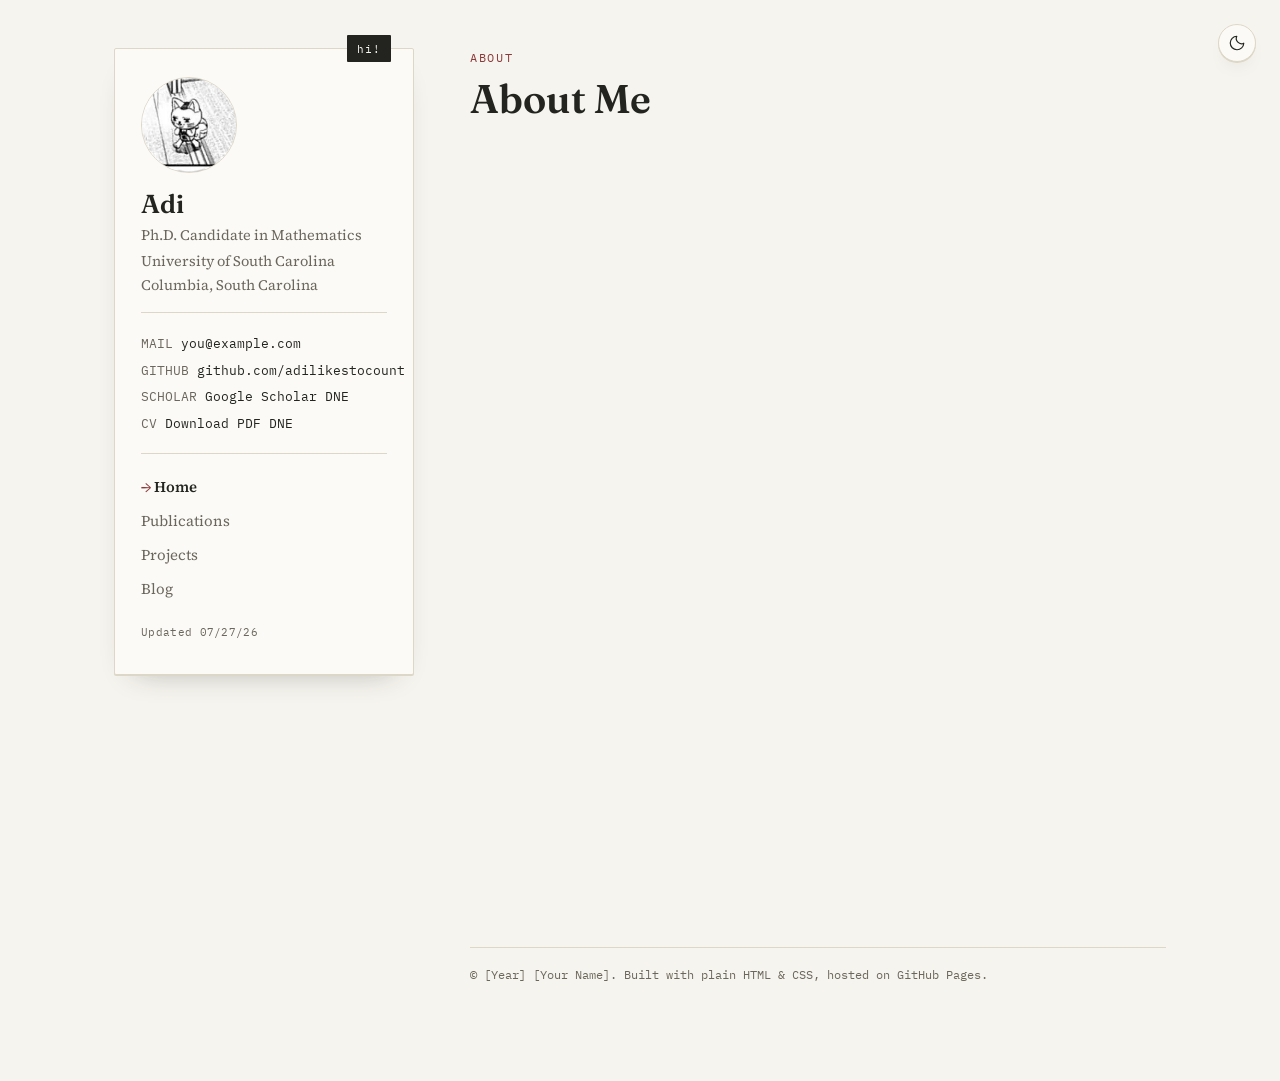
==== commit 275bdbce: "Update index.html" ====
--- a/index.html
+++ b/index.html
@@ -37,11 +37,9 @@
       <div class="portrait">
         <img src="images/pfp/turbo.jpg" alt="Adi">
       </div>
-      <h1 class="name" style="font-size:26px;">[Your Name]</h1>
+      <h1 class="name" style="font-size:26px;">Adi</h1>
       <p class="role">Ph.D. Candidate in Mathematics</p>
       <p class="affiliation">University of South Carolina<br>Columbia, South Carolina</p>
-
-      <span class="stamp">OPEN TO COLLAB</span>
 
       <ul class="contact-list">
         <li><span class="lbl">MAIL</span><a href="mailto:iyera@email.sc.edu">you@example.com</a></li>
@@ -59,7 +57,7 @@
         </ul>
       </nav>
 
-      <p class="card-footer">Card No. 001 — updated [Month Year]</p>
+      <p class="card-footer">Updated 07/27/26</p>
     </div>
   </aside>
 
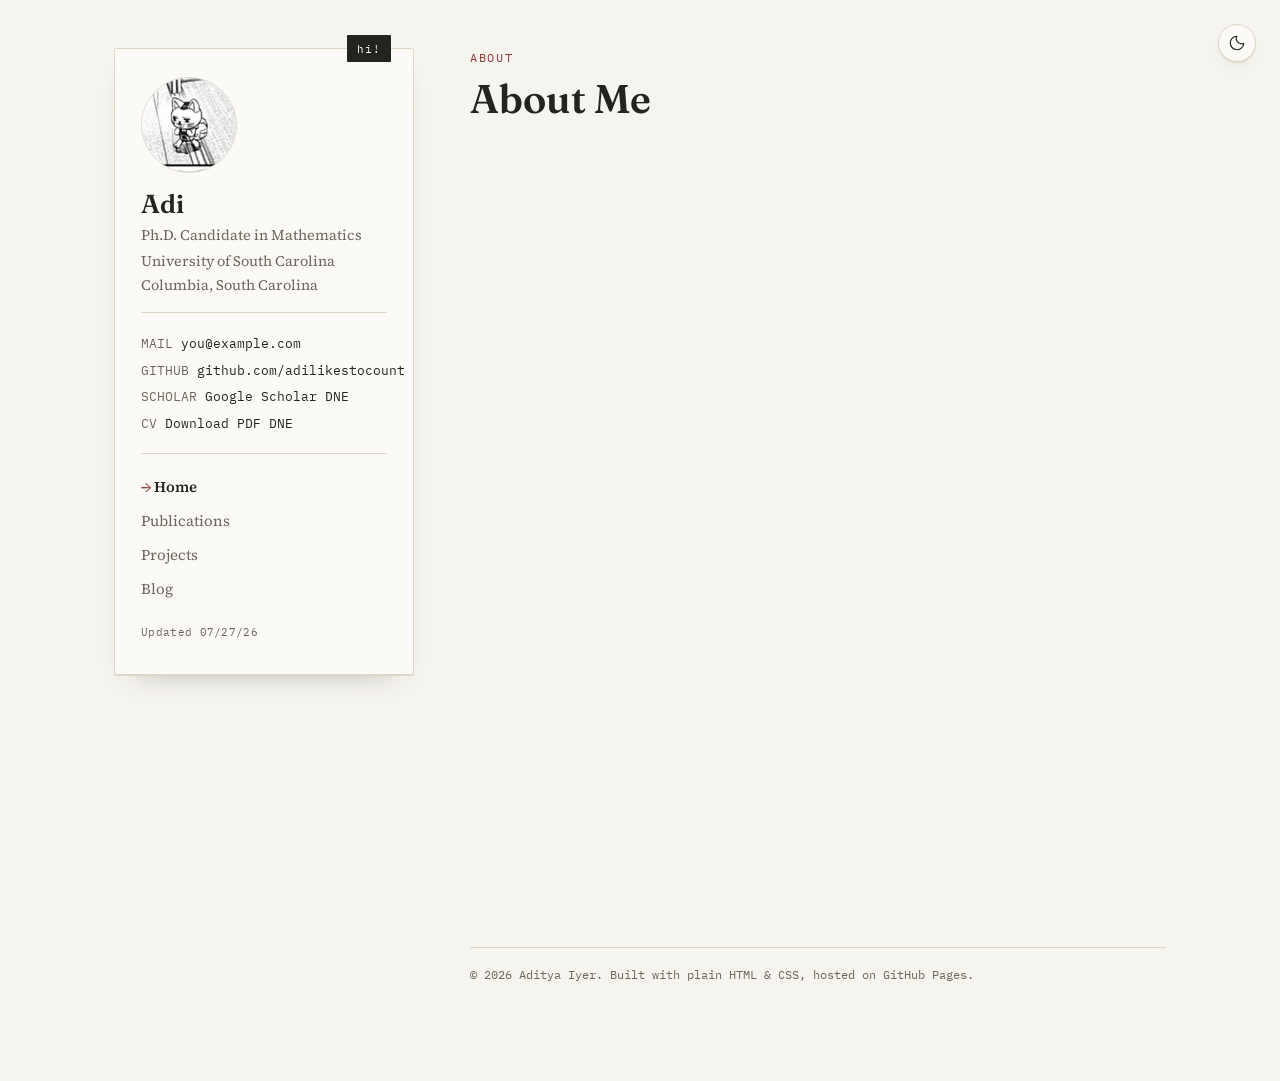
==== commit 0a10340b: "Update index.html" ====
--- a/index.html
+++ b/index.html
@@ -118,7 +118,7 @@
     </div>
 
     <footer class="site-footer">
-      © [Year] [Your Name]. Built with plain HTML &amp; CSS, hosted on GitHub Pages.
+      © 2026 Aditya Iyer. Built with plain HTML &amp; CSS, hosted on GitHub Pages.
     </footer>
   </main>
 
--- a/css/style.css
+++ b/css/style.css
@@ -17,6 +17,19 @@
   --content-max: 700px;
 }
 
+/*dracula*/
+
+:root[data-theme="dark"] {
+  --paper: #282a36;
+  --card: #6272A4;
+  --ink: #F8F8F2;
+  --ink-soft: #F1FA8C;
+  --stamp: #d97a6c;
+  --rule: #BD93F9;
+}
+
+
+/*old colours:
 :root[data-theme="dark"] {
   --paper: #1b1a17;
   --card: #242320;
@@ -25,6 +38,7 @@
   --stamp: #d97a6c;
   --rule: #3a3831;
 }
+*/
 
 * { box-sizing: border-box; }
 
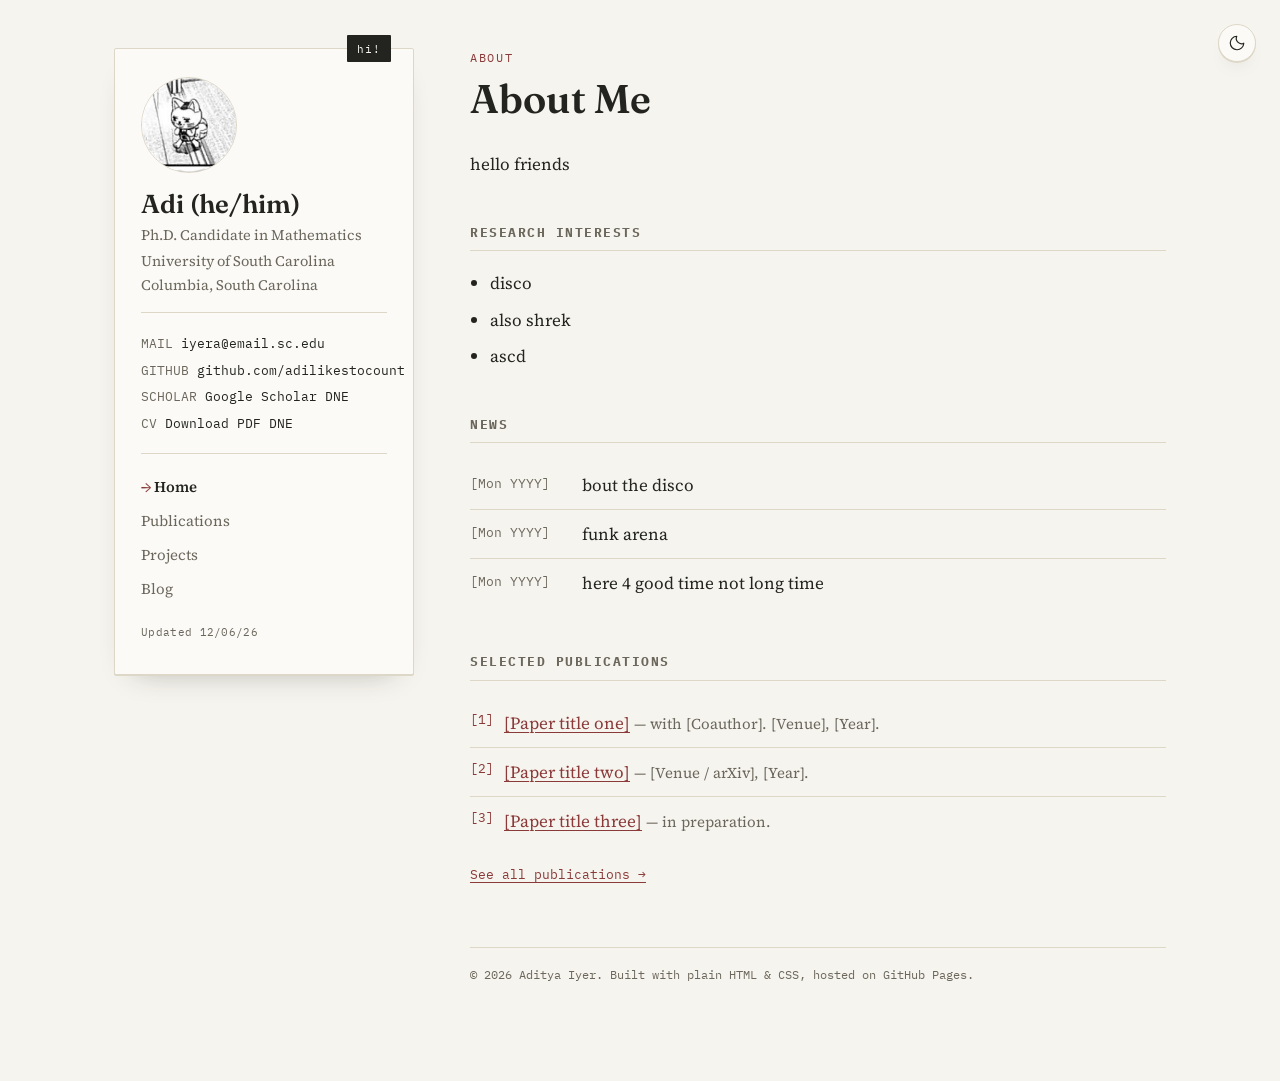
==== commit fbbe3572: "Update index.html" ====
--- a/index.html
+++ b/index.html
@@ -37,12 +37,12 @@
       <div class="portrait">
         <img src="images/pfp/turbo.jpg" alt="Adi">
       </div>
-      <h1 class="name" style="font-size:26px;">Adi</h1>
+      <h1 class="name" style="font-size:26px;">Adi (he/him)</h1>
       <p class="role">Ph.D. Candidate in Mathematics</p>
       <p class="affiliation">University of South Carolina<br>Columbia, South Carolina</p>
 
       <ul class="contact-list">
-        <li><span class="lbl">MAIL</span><a href="mailto:iyera@email.sc.edu">you@example.com</a></li>
+        <li><span class="lbl">MAIL</span><a href="mailto:iyera@email.sc.edu">iyera@email.sc.edu</a></li>
         <li><span class="lbl">GITHUB</span><a href="https://github.com/adilikestocount" target="_blank" rel="noopener">github.com/adilikestocount</a></li>
         <li><span class="lbl">SCHOLAR</span><a href="#" target="_blank" rel="noopener">Google Scholar DNE</a></li>
         <li><span class="lbl">CV</span><a href="files/CV.pdf" target="_blank" rel="noopener">Download PDF DNE</a></li>
@@ -57,7 +57,7 @@
         </ul>
       </nav>
 
-      <p class="card-footer">Updated 07/27/26</p>
+      <p class="card-footer">Updated <span id="updated">07/27/26</span></p>
     </div>
   </aside>
 
